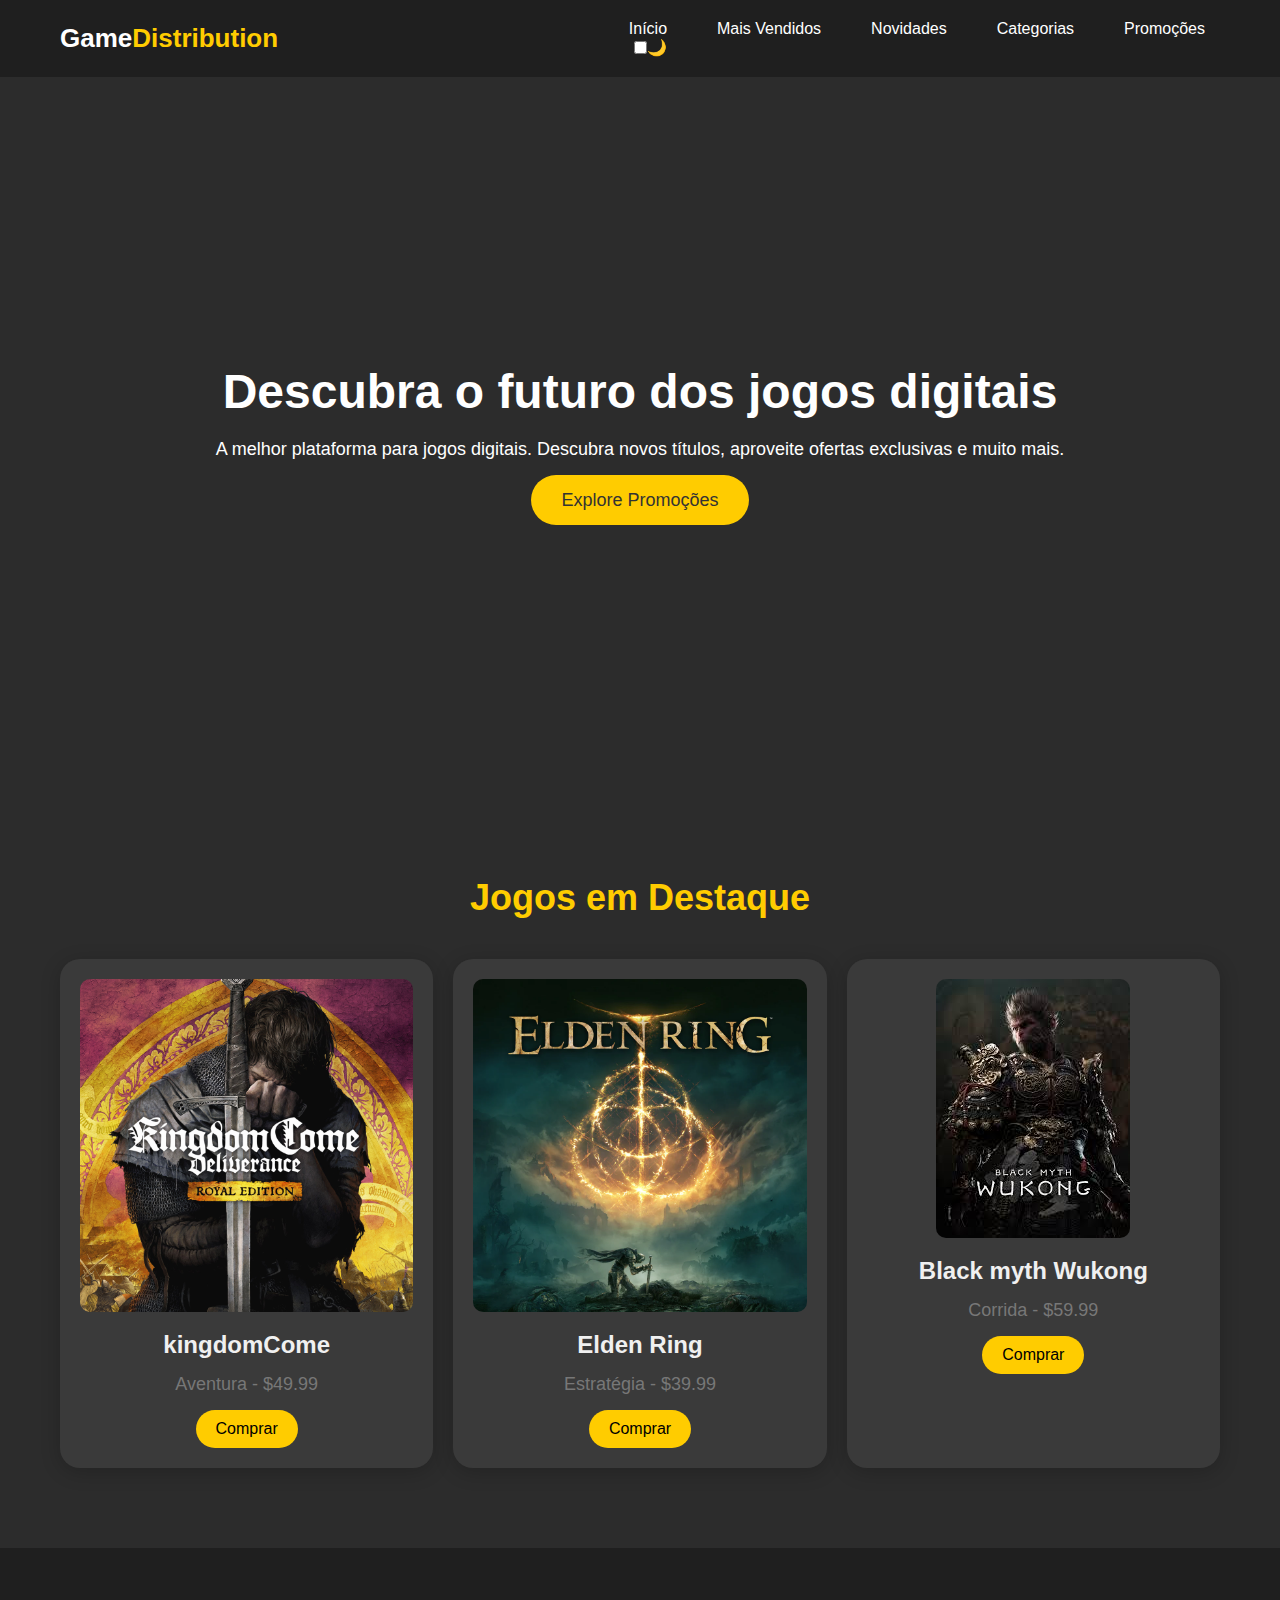
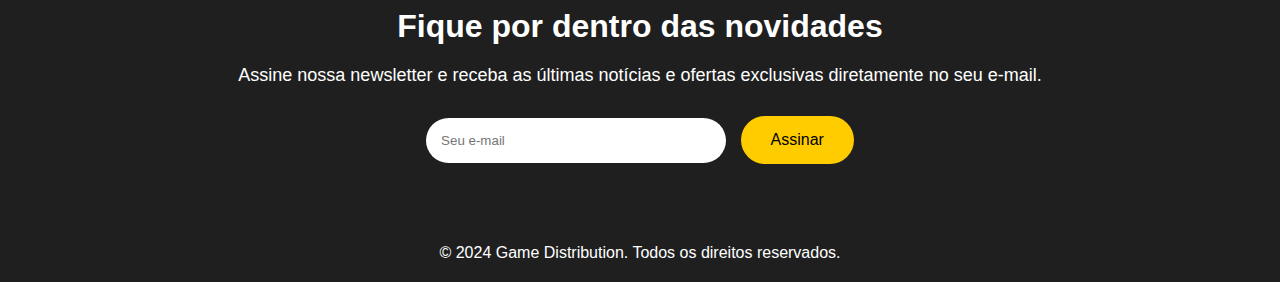
==== portifolio distribuidora de games/index.html @ 15b07dee "toma" ====
<!DOCTYPE html>
<html lang="pt-br">
<head>
    <meta charset="UTF-8">
    <meta name="viewport" content="width=device-width, initial-scale=1.0">
    <title>SGN Network - Destaques</title>
    <link rel="stylesheet" href="style.css">
    <script src="script.js" defer></script>
</head>
<body>
    <header class="main-header">
        <div class="container">
            <div class="logo">Game<span>Distribution</span></div>
            <nav>
                <ul>
                    <li><a href="index.html">Início</a></li>
                    <li><a href="most-sold.html">Mais Vendidos</a></li>
                    <li><a href="news.html">Novidades</a></li>
                    <li><a href="categories.html">Categorias</a></li>
                    <li><a href="sales.html">Promoções</a></li>
                </ul>
                <div class="theme-toggle">
                    <input type="checkbox" id="dark-mode-toggle" aria-label="Alternar modo escuro/claro">
                    <label for="dark-mode-toggle">🌙</label>
                </div>
            </nav>
        </div>
    </header>

    <section class="hero">
        <div class="container hero-content">
            <h1>Descubra o futuro dos jogos digitais</h1>
            <p>A melhor plataforma para jogos digitais. Descubra novos títulos, aproveite ofertas exclusivas e muito mais.</p>
            <a href="sales.html" class="cta-btn">Explore Promoções</a>
        </div>
    </section>

    <main>
        <section class="featured-games">
            <div class="container">
                <h2>Jogos em Destaque</h2>
                <div class="games-grid">
                    <article class="game-item">
                        <img src="kingdomCome.jpg" alt="Jogo 1">
                        <h3>kingdomCome</h3>
                        <p>Aventura - $49.99</p>
                        <button class="buy-btn">Comprar</button>
                    </article>
                    <article class="game-item">
                        <img src="eldenring.jpg" alt="Jogo 2">
                        <h3>Elden Ring</h3>
                        <p>Estratégia - $39.99</p>
                        <button class="buy-btn">Comprar</button>
                    </article>
                    <article class="game-item">
                        <img src="blackwukong.jpg" alt="Jogo 3">
                        <h3>Black myth Wukong</h3>
                        <p>Corrida - $59.99</p>
                        <button class="buy-btn">Comprar</button>
                    </article>
                </div>
            </div>
        </section>

        <section class="newsletter">
            <div class="container">
                <h2>Fique por dentro das novidades</h2>
                <p>Assine nossa newsletter e receba as últimas notícias e ofertas exclusivas diretamente no seu e-mail.</p>
                <form id="newsletter-form">
                    <input type="email" placeholder="Seu e-mail" required>
                    <button type="submit">Assinar</button>
                </form>
            </div>
        </section>
    </main>

    <footer>
        <div class="container">
            <p>&copy; 2024 Game Distribution. Todos os direitos reservados.</p>
        </div>
    </footer>
</body>
</html>
---- portifolio distribuidora de games/style.css ----
/* Reset */
* {
    margin: 0;
    padding: 0;
    box-sizing: border-box;
}

body {
    font-family: 'Roboto', sans-serif;
    background-color: #2c2c2c; /* Cinza escuro como fundo principal */
    color: #f0f0f0; /* Cor clara para o texto */
    transition: background-color 0.3s, color 0.3s;
}

.container {
    max-width: 1200px;
    margin: 0 auto;
    padding: 0 20px;
}

/* Header */
.main-header {
    background: #1f1f1f; /* Cinza muito escuro para o cabeçalho */
    color: white;
    padding: 20px 0;
    position: sticky;
    top: 0;
    z-index: 1000;
    transition: background-color 0.3s;
}

.main-header .container {
    display: flex;
    justify-content: space-between;
    align-items: center;
}

.logo {
    font-size: 26px;
    font-weight: bold;
    color: #fff;
}

.logo span {
    color: #ffcc00;
}

nav ul {
    list-style: none;
    display: flex;
    gap: 20px;
}

nav ul li a {
    color: #fff;
    text-decoration: none;
    font-size: 16px;
    padding: 10px 15px;
    transition: background-color 0.3s, border-radius 0.3s;
}

nav ul li a:hover {
    background-color: #ffcc00;
    border-radius: 50px;
}

.theme-toggle {
    display: flex;
    align-items: center;
    margin-left: 20px;
}

/* Hero Section */
.hero {
    background-image: url('hero-bg-modern.jpg');
    background-size: cover;
    background-position: center;
    height: 80vh;
    display: flex;
    align-items: center;
    justify-content: center;
    color: #fff;
    text-align: center;
}

.hero h1 {
    font-size: 48px;
    font-weight: 700;
    margin-bottom: 20px;
}

.hero p {
    font-size: 18px;
    margin-bottom: 30px;
}

.cta-btn {
    background-color: #ffcc00;
    padding: 15px 30px;
    font-size: 18px;
    color: #333;
    text-decoration: none;
    border-radius: 50px;
    transition: background-color 0.3s, transform 0.3s;
}

.cta-btn:hover {
    background-color: #ffc700;
    transform: translateY(-5px);
}

/* Featured Games Section */
.featured-games {
    padding: 80px 0;
    background-color: #2c2c2c; /* Fundo cinza escuro para manter a uniformidade */
}

.featured-games h2 {
    font-size: 36px;
    margin-bottom: 40px;
    text-align: center;
    color: #ffcc00; /* Amarelo para título */
}

.games-grid {
    display: grid;
    grid-template-columns: repeat(auto-fit, minmax(300px, 1fr));
    gap: 20px;
}

.game-item {
    background-color: #3a3a3a; /* Cinza escuro para o cartão do jogo */
    border-radius: 20px;
    box-shadow: 0 4px 20px rgba(0, 0, 0, 0.2);
    padding: 20px;
    text-align: center;
    transition: transform 0.3s, box-shadow 0.3s;
}

.game-item img {
    max-width: 100%;
    border-radius: 10px;
}

.game-item h3 {
    font-size: 24px;
    margin: 15px 0;
}

.game-item p {
    font-size: 18px;
    color: #777;
    margin-bottom: 15px;
}

.game-item:hover {
    transform: translateY(-10px);
    box-shadow: 0 8px 25px rgba(0, 0, 0, 0.3);
}

.buy-btn {
    background-color: #ffcc00;
    border: none;
    padding: 10px 20px;
    border-radius: 50px;
    font-size: 16px;
    cursor: pointer;
    transition: background-color 0.3s;
}

.buy-btn:hover {
    background-color: #ffc700;
}

/* Newsletter Section */
.newsletter {
    background-color: #1f1f1f; /* Cinza escuro para o fundo da newsletter */
    color: white;
    padding: 60px 0;
    text-align: center;
}

.newsletter h2 {
    font-size: 32px;
    margin-bottom: 20px;
}

.newsletter p {
    font-size: 18px;
    margin-bottom: 30px;
}

.newsletter input[type="email"] {
    padding: 15px;
    border-radius: 50px;
    border: none;
    width: 300px;
    margin-right: 10px;
}

.newsletter button {
    padding: 15px 30px;
    background-color: #ffcc00;
    border: none;
    border-radius: 50px;
    font-size: 16px;
    cursor: pointer;
    transition: background-color 0.3s;
}

.newsletter button:hover {
    background-color: #ffc700;
}

/* Footer */
footer {
    background-color: #1f1f1f; /* Cinza escuro para o rodapé */
    color: white;
    padding: 20px;
    text-align: center;
}

/* Dark Mode */
body.dark-mode {
    background-color: #1c1c1c;
    color: #fff;
}

body.dark-mode .main-header {
    background-color: #0f0f0f;
}

body.dark-mode .newsletter {
    background-color: #333;
}

body.dark-mode footer {
    background-color: #0f0f0f;
}

/* ---------- Página de Categorias ---------- */

/* Hero Section for Categories */
.hero-categories {
    background-image: url('categories-hero-bg.jpg');
    background-size: cover;
    background-position: center;
    height: 60vh;
    display: flex;
    align-items: center;
    justify-content: center;
    color: #fff;
    text-align: center;
}

.hero-categories h1 {
    font-size: 48px;
    font-weight: 700;
    margin-bottom: 20px;
}

.hero-categories p {
    font-size: 18px;
}

/* Categories Section */
.categories-section {
    padding: 80px 0;
    background-color: #2c2c2c; /* Fundo cinza escuro */
    color: #f0f0f0;
}

.categories-section h2 {
    font-size: 36px;
    text-align: center;
    margin-bottom: 40px;
    color: #ffcc00;
}

.categories-grid {
    display: grid;
    grid-template-columns: repeat(auto-fit, minmax(250px, 1fr));
    gap: 20px;
    justify-items: center;
}

.category-item {
    background-color: #3a3a3a; /* Fundo dos cards de categoria */
    padding: 20px;
    border-radius: 10px;
    text-align: center;
    transition: transform 0.3s, box-shadow 0.3s;
    width: 100%;
    max-width: 300px;
    cursor: pointer;
}

.category-item:hover {
    transform: translateY(-10px);
    box-shadow: 0 8px 25px rgba(0, 0, 0, 0.3);
}

.category-item img {
    width: 80px;
    height: 80px;
    margin-bottom: 15px;
}

.category-item h3 {
    font-size: 24px;
    margin-bottom: 10px;
    color: #ffcc00;
}

.category-item p {
    font-size: 16px;
    color: #b3b3b3;
}
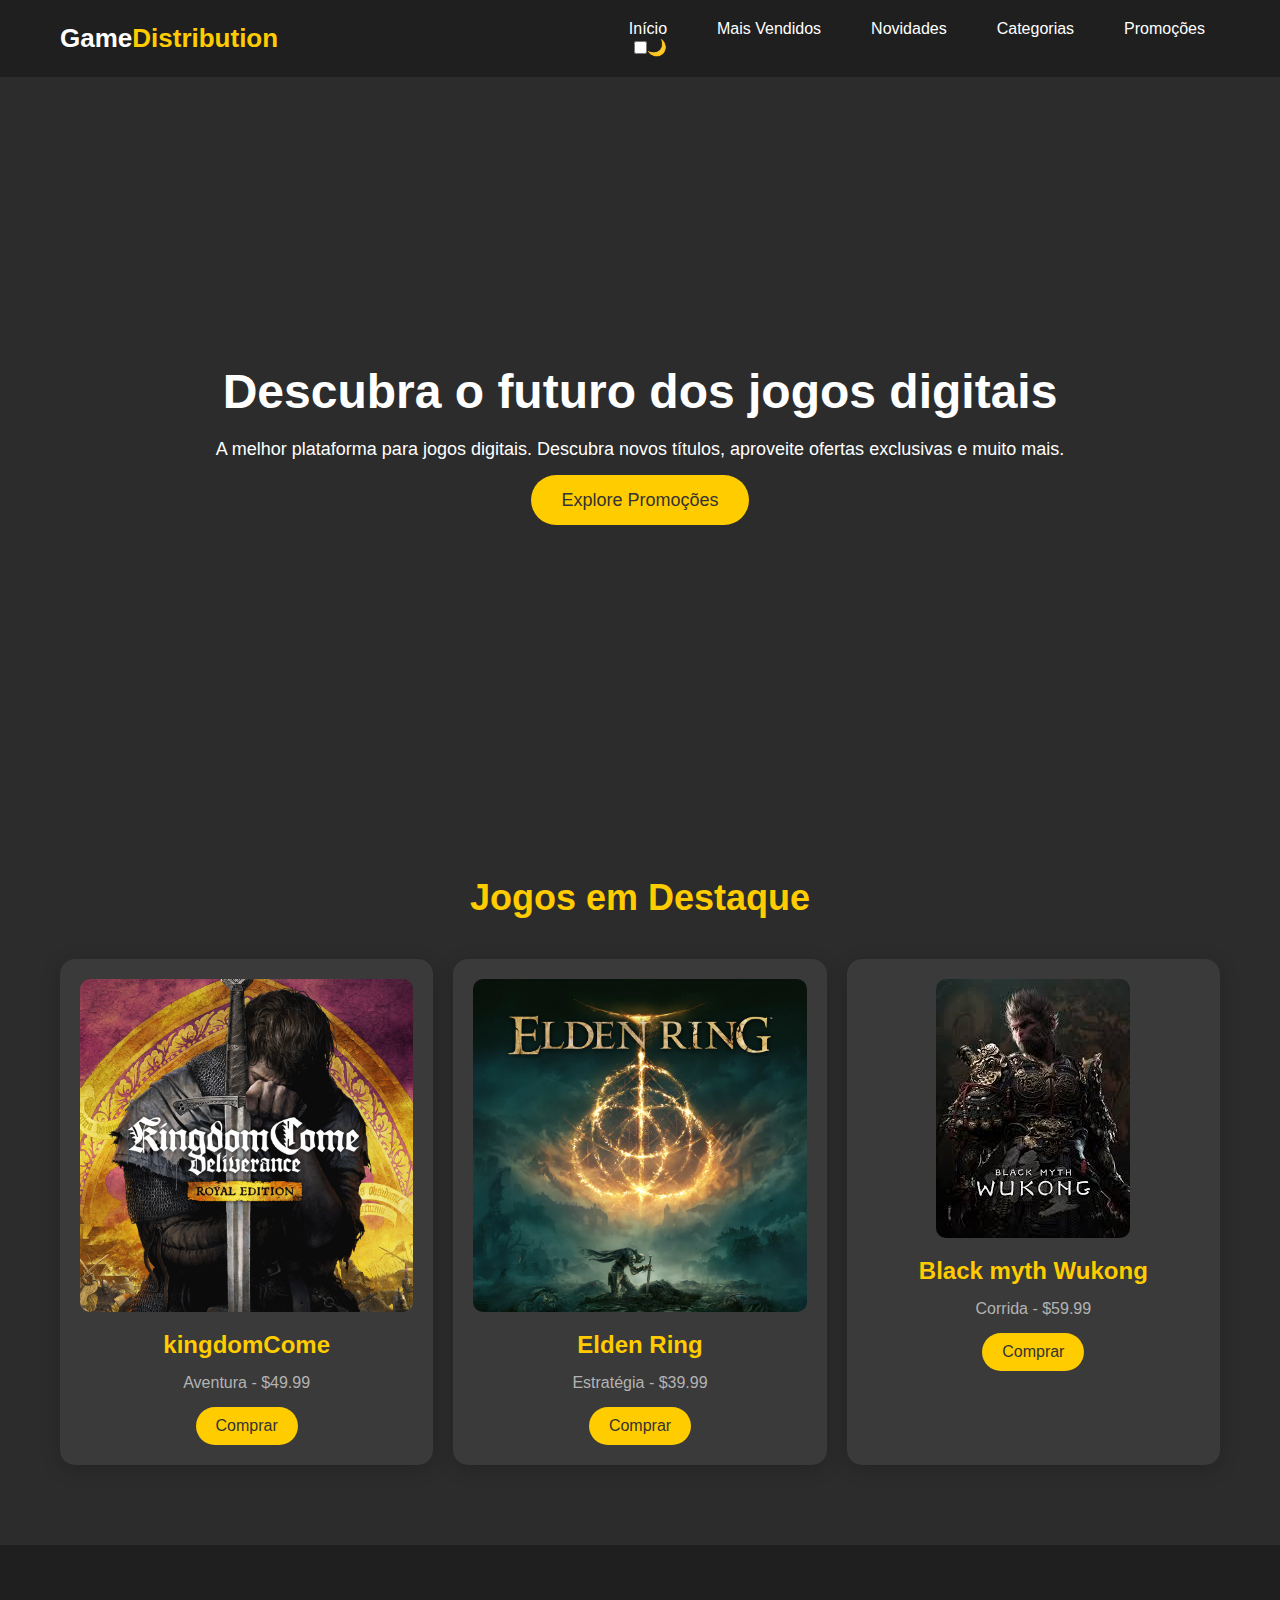
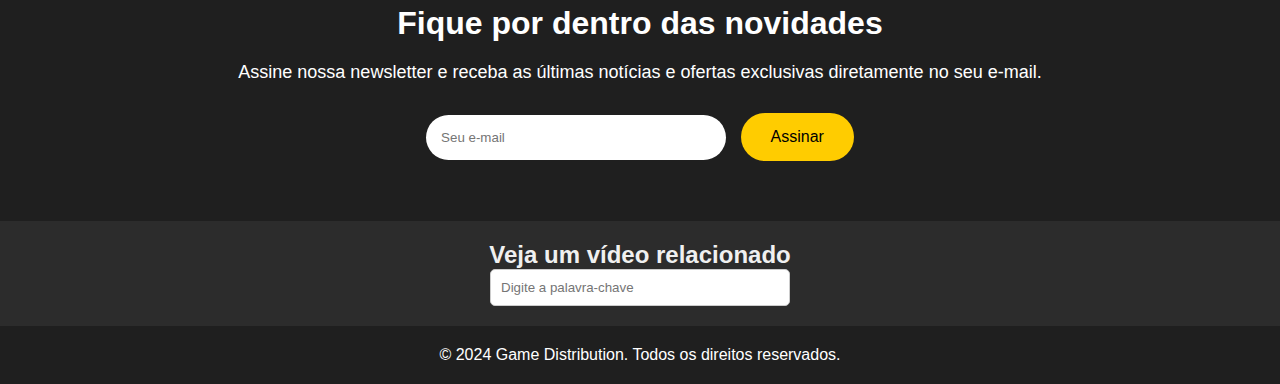
==== commit 329fcaae: "hahahahahaha" ====
--- a/portifolio distribuidora de games/index.html
+++ b/portifolio distribuidora de games/index.html
@@ -3,9 +3,15 @@
 <head>
     <meta charset="UTF-8">
     <meta name="viewport" content="width=device-width, initial-scale=1.0">
-    <title>SGN Network - Destaques</title>
+    <title>Game Distribution - Destaques</title>
     <link rel="stylesheet" href="style.css">
     <script src="script.js" defer></script>
+    <style>
+        #video-container {
+            display: none; /* Inicialmente oculto */
+            margin-top: 20px; /* Espaço acima do vídeo */
+        }
+    </style>
 </head>
 <body>
     <header class="main-header">
@@ -72,6 +78,21 @@
                 </form>
             </div>
         </section>
+
+        <!-- Campo de busca por palavra-chave -->
+        <section class="video-search">
+            <div class="container">
+                <h2>Veja um vídeo relacionado</h2>
+                <input type="text" id="keyword" placeholder="Digite a palavra-chave">
+                <div id="video-container">
+                    <h2>Vídeo:</h2>
+                    <video width="600" controls>
+                        <source id="video-source" src="" type="video/mp4">
+                        Seu navegador não suporta o elemento de vídeo.
+                    </video>
+                </div>
+            </div>
+        </section>
     </main>
 
     <footer>
@@ -79,5 +100,25 @@
             <p>&copy; 2024 Game Distribution. Todos os direitos reservados.</p>
         </div>
     </footer>
+
+    <script>
+        const keywordInput = document.getElementById('keyword');
+        const videoContainer = document.getElementById('video-container');
+        const videoSource = document.getElementById('video-source');
+
+        keywordInput.addEventListener('keydown', function(event) {
+            if (event.key === 'Enter') {
+                const keyword = keywordInput.value.toLowerCase();
+                if (keyword === 'sillibily') { // Substitua 'exemplo' pela palavra-chave desejada
+                    videoSource.src = 'VS_Yourself_-_Hit_Single_Silly_Billy.mp4'; // Substitua pelo caminho do seu vídeo
+                    videoContainer.style.display = 'block'; // Exibe o vídeo
+                    videoSource.parentElement.load(); // Carrega o vídeo
+                } else {
+                    alert('Palavra-chave não encontrada.'); // Mensagem para palavras-chave não correspondentes
+                }
+                keywordInput.value = ''; // Limpa o campo de entrada
+            }
+        });
+    </script>
 </body>
 </html>
--- a/portifolio distribuidora de games/style.css
+++ b/portifolio distribuidora de games/style.css
@@ -172,6 +172,29 @@
     background-color: #ffc700;
 }
 
+/* Video Search Section */
+.video-search {
+    padding: 20px 0;
+    text-align: center;
+}
+
+#keyword {
+    padding: 10px;
+    width: 300px;
+    border-radius: 5px;
+    border: 1px solid #ccc;
+}
+
+#video-container {
+    margin-top: 20px;
+    display: none; /* Inicialmente oculto */
+}
+
+video {
+    max-width: 100%;
+    height: auto;
+}
+
 /* Newsletter Section */
 .newsletter {
     background-color: #1f1f1f; /* Cinza escuro para o fundo da newsletter */
@@ -316,3 +339,67 @@
     font-size: 16px;
     color: #b3b3b3;
 }
+
+/* ---------- Mais Vendidos ---------- */
+.most-sold {
+    padding: 80px 0;
+    background-color: #2c2c2c; /* Fundo cinza escuro */
+    color: #f0f0f0;
+    text-align: center;
+}
+
+.most-sold h2 {
+    font-size: 36px;
+    color: #ffcc00;
+    margin-bottom: 40px;
+}
+
+.game-list {
+    display: grid;
+    grid-template-columns: repeat(auto-fit, minmax(250px, 1fr));
+    gap: 20px;
+    justify-items: center;
+}
+
+.game-item {
+    background-color: #3a3a3a;
+    padding: 20px;
+    border-radius: 15px;
+    text-align: center;
+    transition: transform 0.3s ease-in-out, box-shadow 0.3s ease-in-out;
+}
+
+.game-item img {
+    max-width: 100%;
+    border-radius: 10px;
+}
+
+.game-item h3 {
+    font-size: 24px;
+    margin: 15px 0;
+    color: #ffcc00;
+}
+
+.game-item p {
+    font-size: 16px;
+    color: #b3b3b3;
+}
+
+.game-item:hover {
+    transform: translateY(-10px);
+    box-shadow: 0 8px 20px rgba(0, 0, 0, 0.3);
+}
+
+.buy-btn {
+    background-color: #ffcc00;
+    color: #333;
+    padding: 10px 20px;
+    border-radius: 50px;
+    font-size: 16px;
+    cursor: pointer;
+    transition: background-color 0.3s;
+}
+
+.buy-btn:hover {
+    background-color: #ffc700;
+}
